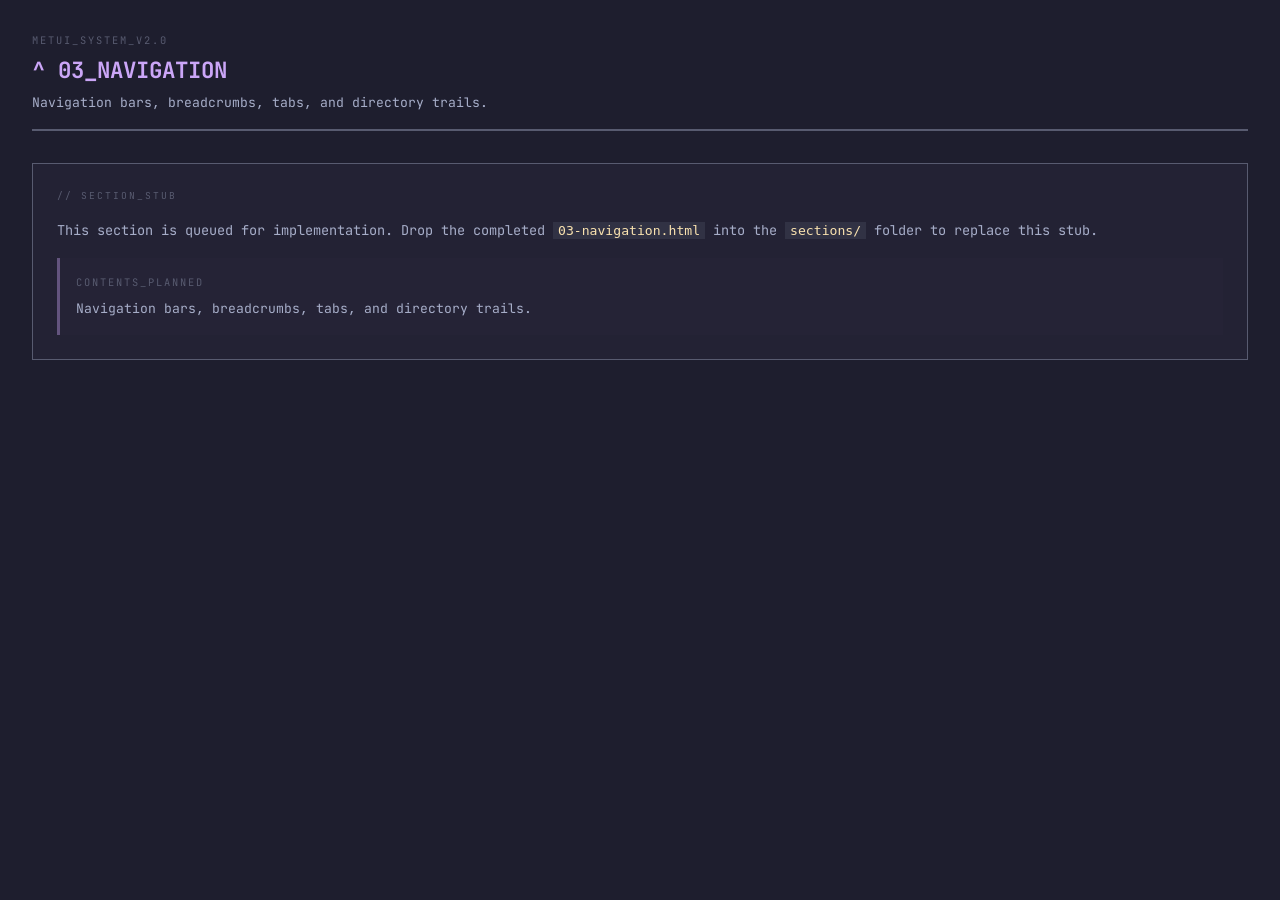
==== sections/03-navigation.html @ 56d68094 "Add files via upload" ====
<!DOCTYPE html>
<html lang="en">
<head>
<meta charset="UTF-8">
<meta name="viewport" content="width=device-width, initial-scale=1.0">
<title>METUI | 03_NAVIGATION</title>
<link href="https://fonts.googleapis.com/css2?family=JetBrains+Mono:wght@400;700&display=swap" rel="stylesheet">
<link rel="stylesheet" href="metui-base.css">
</head>
<body>
<header class="section-header">
  <div class="section-header__eyebrow">METUI_SYSTEM_v2.0</div>
  <h1 class="section-header__title">^ 03_NAVIGATION</h1>
  <p class="section-header__desc">Navigation bars, breadcrumbs, tabs, and directory trails.</p>
</header>
<div class="demo-box">
  <div class="demo-box__label">// SECTION_STUB</div>
  <p style="color:var(--fg-muted);font-size:0.85rem;margin-bottom:var(--sp-md)">
    This section is queued for implementation. Drop the completed
    <code>03-navigation.html</code> into the <code>sections/</code> folder to replace this stub.
  </p>
  <div style="border-left:3px solid var(--tonal-40);padding:var(--sp-md);background:color-mix(in srgb,var(--seed) 4%,var(--bg))">
    <div style="font-size:0.65rem;color:var(--fg-subtle);text-transform:uppercase;letter-spacing:2px;margin-bottom:var(--sp-sm)">Contents_Planned</div>
    <p style="font-size:0.82rem;color:var(--fg-muted)">Navigation bars, breadcrumbs, tabs, and directory trails.</p>
  </div>
</div>
<script>
window.addEventListener('message', e => {
  if (e.data?.type !== 'METUI_THEME') return;
  const root = document.documentElement;
  Object.entries(e.data.theme).forEach(([k,v]) => root.style.setProperty(k, v));
});
</script>
</body>
</html>
---- sections/metui-base.css ----
/* ============================================================
   METUI SECTION BASE — sections/metui-base.css
   Import this in every section file.
   Tokens are injected from the shell via postMessage,
   but these defaults make sections work standalone too.
   ============================================================ */

:root {
  --seed:       #cba6f7;
  --tonal-100:  var(--seed);
  --tonal-80:   color-mix(in srgb, var(--seed) 80%, #1e1e2e);
  --tonal-60:   color-mix(in srgb, var(--seed) 60%, #1e1e2e);
  --tonal-40:   color-mix(in srgb, var(--seed) 40%, #1e1e2e);
  --tonal-20:   color-mix(in srgb, var(--seed) 20%, #1e1e2e);
  --tonal-10:   color-mix(in srgb, var(--seed) 10%, #1e1e2e);

  --bg:         #1e1e2e;
  --surface:    #181825;
  --surface-2:  #313244;
  --outline:    #585b70;
  --outline-hi: #7f849c;

  --fg:         #cdd6f4;
  --fg-muted:   #a6adc8;
  --fg-subtle:  #585b70;

  --green:      #a6e3a1;
  --red:        #f38ba8;
  --yellow:     #f9e2af;
  --cyan:       #89dceb;

  --dur-fast:   100ms;
  --dur-std:    200ms;
  --ease-tui:   steps(4);
  --ease-smooth: cubic-bezier(0.4, 0, 0.2, 1);

  --sp-xs: 4px;
  --sp-sm: 8px;
  --sp-md: 16px;
  --sp-lg: 24px;
  --sp-xl: 32px;

  --touch-target: 48px;
}

/* --- RESET --- */
*, *::before, *::after { box-sizing: border-box; margin: 0; padding: 0; }

body {
  background: var(--bg);
  color: var(--fg);
  font-family: 'JetBrains Mono', monospace;
  font-size: 14px;
  line-height: 1.6;
  padding: var(--sp-xl);
}

/* --- SECTION LAYOUT --- */
.section-header {
  margin-bottom: var(--sp-xl);
  padding-bottom: var(--sp-md);
  border-bottom: 2px solid var(--outline);
}
.section-header__eyebrow {
  font-size: 0.65rem;
  color: var(--fg-subtle);
  text-transform: uppercase;
  letter-spacing: 2px;
  margin-bottom: var(--sp-xs);
}
.section-header__title {
  font-size: 1.4rem;
  font-weight: 700;
  color: var(--seed);
}
.section-header__desc {
  font-size: 0.82rem;
  color: var(--fg-muted);
  margin-top: var(--sp-xs);
}

.subsection { margin-bottom: var(--sp-xl); }
.subsection__label {
  font-size: 0.65rem;
  color: var(--fg-subtle);
  text-transform: uppercase;
  letter-spacing: 2px;
  margin-bottom: var(--sp-md);
  padding-bottom: var(--sp-xs);
  border-bottom: 1px solid var(--surface-2);
}

/* Adaptive grid */
.grid {
  display: grid;
  grid-template-columns: repeat(auto-fill, minmax(min(100%, 280px), 1fr));
  gap: var(--sp-lg);
}
.grid--wide { grid-template-columns: 1fr; }
.grid--2col { grid-template-columns: repeat(auto-fill, minmax(min(100%, 360px), 1fr)); }

/* --- SPEC TABLE --- */
.spec-table {
  width: 100%;
  border-collapse: collapse;
  font-size: 0.82rem;
}
.spec-table th {
  text-align: left;
  color: var(--fg-subtle);
  border-bottom: 2px solid var(--outline);
  padding: var(--sp-sm) var(--sp-md);
  text-transform: uppercase;
  font-size: 0.65rem;
  letter-spacing: 1px;
}
.spec-table td {
  padding: var(--sp-sm) var(--sp-md);
  border-bottom: 1px solid var(--surface-2);
  vertical-align: top;
}
.spec-table tr:last-child td { border-bottom: none; }
.spec-table code {
  color: var(--yellow);
  background: var(--surface-2);
  padding: 1px 5px;
  font-size: 0.78rem;
}

/* --- DEMO BOX --- */
.demo-box {
  border: 1px solid var(--outline);
  padding: var(--sp-lg);
  background: color-mix(in srgb, var(--seed) 3%, var(--bg));
  margin-bottom: var(--sp-md);
}
.demo-box__label {
  font-size: 0.6rem;
  color: var(--fg-subtle);
  text-transform: uppercase;
  letter-spacing: 2px;
  margin-bottom: var(--sp-md);
}

/* --- INLINE CODE --- */
code {
  color: var(--yellow);
  background: var(--surface-2);
  padding: 1px 5px;
  font-size: 0.82rem;
}

/* --- CURSOR BLINK --- */
@keyframes blink { 0%,100% { opacity:1; } 50% { opacity:0; } }
.cursor {
  display: inline-block;
  width: 9px;
  height: 1em;
  background: var(--seed);
  vertical-align: middle;
  animation: blink 1s infinite;
}

/* --- THEME RECEIVER (postMessage from shell) --- */
/* JS snippet to include at bottom of every section body: */
/*
<script>
window.addEventListener('message', e => {
  if (e.data?.type !== 'METUI_THEME') return;
  const root = document.documentElement;
  Object.entries(e.data.theme).forEach(([k,v]) => root.style.setProperty(k, v));
});
</script>
*/
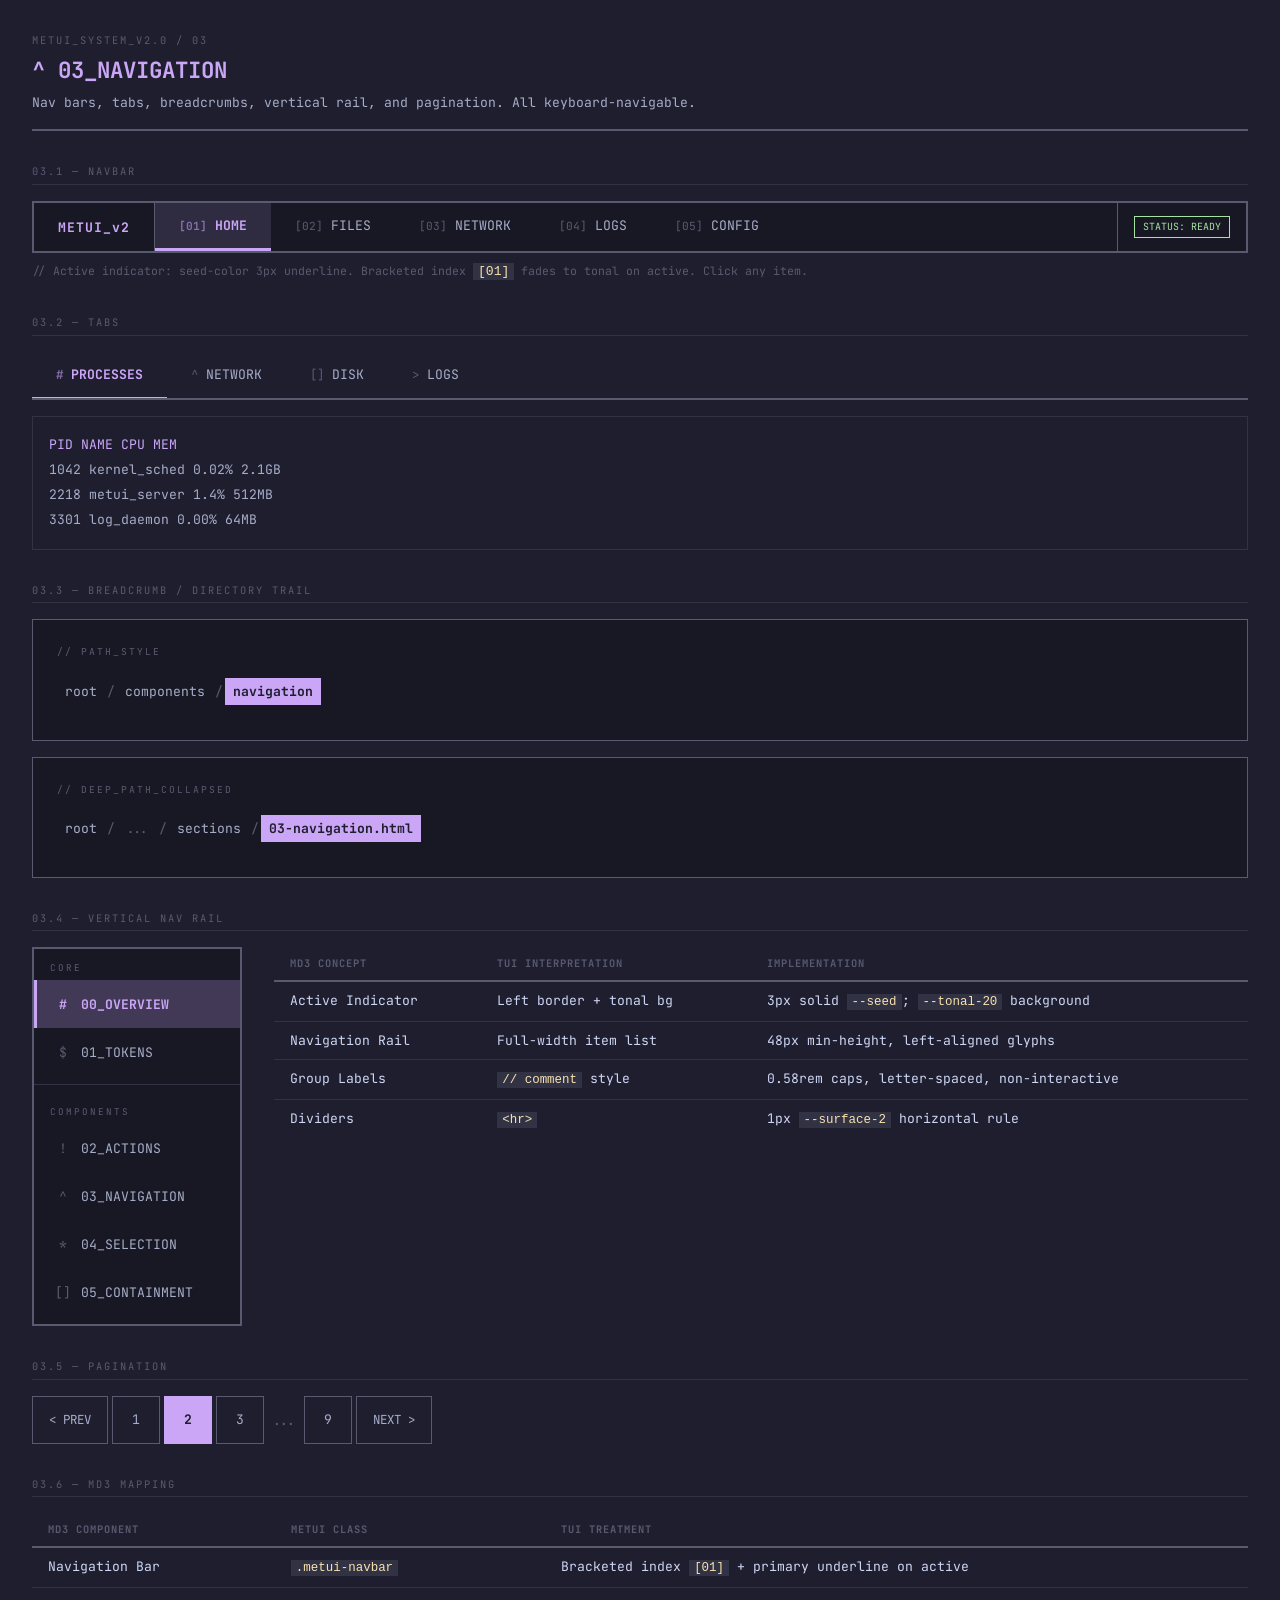
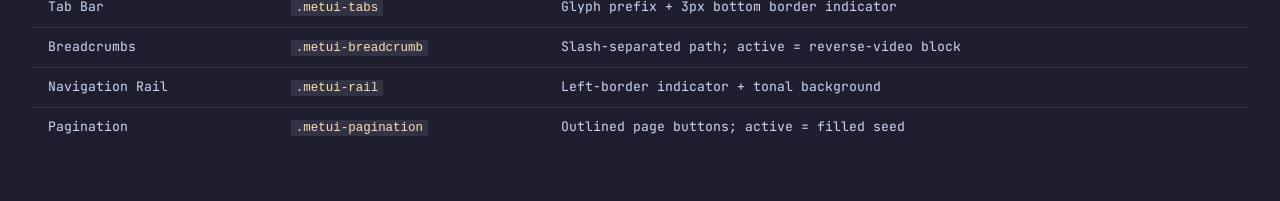
==== commit 149e29e9: "Update 03-navigation.html" ====
--- a/sections/03-navigation.html
+++ b/sections/03-navigation.html
@@ -6,25 +6,658 @@
 <title>METUI | 03_NAVIGATION</title>
 <link href="https://fonts.googleapis.com/css2?family=JetBrains+Mono:wght@400;700&display=swap" rel="stylesheet">
 <link rel="stylesheet" href="metui-base.css">
+<style>
+
+/* ============================================================
+   METUI NAVIGATION COMPONENTS
+
+   .metui-navbar       — horizontal top nav bar
+   .metui-tabs         — tab strip with panels
+   .metui-breadcrumb   — path / directory trail
+   .metui-rail         — vertical sidebar nav
+   .metui-pagination   — page step controls
+   ============================================================ */
+
+/* ----------------------------------------------------------
+   NAVBAR
+   ---------------------------------------------------------- */
+.metui-navbar {
+  display: flex;
+  align-items: stretch;
+  background: var(--surface);
+  border: 2px solid var(--outline);
+  min-height: var(--touch-target);
+  overflow-x: auto;
+  scrollbar-width: none;
+}
+.metui-navbar::-webkit-scrollbar { display: none; }
+
+.metui-navbar__brand {
+  display: flex;
+  align-items: center;
+  padding: 0 var(--sp-lg);
+  border-right: 1px solid var(--outline);
+  color: var(--seed);
+  font-weight: 700;
+  font-size: 0.82rem;
+  letter-spacing: 1px;
+  white-space: nowrap;
+  flex-shrink: 0;
+}
+
+.metui-navbar__items {
+  display: flex;
+  align-items: stretch;
+  flex: 1;
+}
+
+.metui-navbar__item {
+  display: flex;
+  align-items: center;
+  padding: 0 var(--sp-lg);
+  min-height: var(--touch-target);
+  min-width: var(--touch-target);
+  background: none;
+  border: none;
+  border-bottom: 3px solid transparent;
+  color: var(--fg-muted);
+  font-family: 'JetBrains Mono', monospace;
+  font-size: 0.82rem;
+  cursor: pointer;
+  white-space: nowrap;
+  gap: var(--sp-sm);
+  text-decoration: none;
+  transition:
+    color        var(--dur-fast) var(--ease-tui),
+    background   var(--dur-fast) var(--ease-tui),
+    border-color var(--dur-fast) var(--ease-tui);
+}
+.metui-navbar__item:hover { color: var(--seed); background: var(--tonal-10); }
+.metui-navbar__item:focus-visible { outline: 2px solid var(--seed); outline-offset: -2px; }
+.metui-navbar__item.active {
+  color: var(--seed);
+  font-weight: 700;
+  border-bottom-color: var(--seed);
+  background: var(--tonal-10);
+}
+.metui-navbar__item-index {
+  color: var(--fg-subtle);
+  font-size: 0.7rem;
+  transition: color var(--dur-fast) var(--ease-tui);
+}
+.metui-navbar__item.active .metui-navbar__item-index,
+.metui-navbar__item:hover  .metui-navbar__item-index { color: var(--tonal-60); }
+
+.metui-navbar__end {
+  display: flex;
+  align-items: center;
+  padding: 0 var(--sp-md);
+  margin-left: auto;
+  gap: var(--sp-sm);
+  flex-shrink: 0;
+  border-left: 1px solid var(--outline);
+}
+.metui-navbar__badge {
+  font-size: 0.62rem;
+  border: 1px solid;
+  padding: 2px var(--sp-sm);
+  white-space: nowrap;
+}
+.metui-navbar__badge--ok      { color: var(--green);  border-color: var(--green); }
+.metui-navbar__badge--warning { color: var(--yellow); border-color: var(--yellow); }
+.metui-navbar__badge--error   { color: var(--red);    border-color: var(--red); }
+.metui-navbar__badge--info    { color: var(--cyan);   border-color: var(--cyan); }
+
+/* ----------------------------------------------------------
+   TABS
+   ---------------------------------------------------------- */
+.metui-tabs { display: flex; flex-direction: column; }
+
+.metui-tabs__strip {
+  display: flex;
+  border-bottom: 2px solid var(--outline);
+  overflow-x: auto;
+  scrollbar-width: none;
+}
+.metui-tabs__strip::-webkit-scrollbar { display: none; }
+
+.metui-tabs__tab {
+  display: flex;
+  align-items: center;
+  gap: var(--sp-sm);
+  padding: 0 var(--sp-lg);
+  min-height: var(--touch-target);
+  background: none;
+  border: none;
+  border-bottom: 3px solid transparent;
+  margin-bottom: -2px;
+  color: var(--fg-muted);
+  font-family: 'JetBrains Mono', monospace;
+  font-size: 0.82rem;
+  cursor: pointer;
+  white-space: nowrap;
+  transition:
+    color        var(--dur-fast) var(--ease-tui),
+    border-color var(--dur-fast) var(--ease-tui),
+    background   var(--dur-fast) var(--ease-tui);
+}
+.metui-tabs__tab:hover { color: var(--seed); background: var(--tonal-10); }
+.metui-tabs__tab:focus-visible { outline: 2px solid var(--seed); outline-offset: -2px; }
+.metui-tabs__tab.active {
+  color: var(--seed);
+  font-weight: 700;
+  border-bottom-color: var(--seed);
+}
+.metui-tabs__tab-glyph {
+  color: var(--fg-subtle);
+  font-size: 0.78rem;
+  transition: color var(--dur-fast);
+}
+.metui-tabs__tab.active .metui-tabs__tab-glyph,
+.metui-tabs__tab:hover  .metui-tabs__tab-glyph { color: var(--tonal-60); }
+
+.metui-tabs__panels { margin-top: var(--sp-md); }
+.metui-tabs__panel {
+  display: none;
+  padding: var(--sp-md);
+  border: 1px solid var(--surface-2);
+  font-size: 0.82rem;
+  color: var(--fg-muted);
+  line-height: 1.9;
+}
+.metui-tabs__panel.active {
+  display: block;
+  animation: tabFade var(--dur-std) var(--ease-tui);
+}
+@keyframes tabFade { from { opacity:0; } to { opacity:1; } }
+
+/* ----------------------------------------------------------
+   BREADCRUMB
+   ---------------------------------------------------------- */
+.metui-breadcrumb__list {
+  display: flex;
+  align-items: center;
+  flex-wrap: wrap;
+  list-style: none;
+  font-size: 0.82rem;
+}
+.metui-breadcrumb__item { display: flex; align-items: center; }
+.metui-breadcrumb__link {
+  color: var(--fg-muted);
+  text-decoration: none;
+  padding: var(--sp-xs) var(--sp-sm);
+  min-height: var(--touch-target);
+  display: flex;
+  align-items: center;
+  transition: color var(--dur-fast) var(--ease-tui);
+}
+.metui-breadcrumb__link:hover { color: var(--seed); }
+.metui-breadcrumb__link:focus-visible { outline: 2px solid var(--seed); outline-offset: 2px; }
+.metui-breadcrumb__sep { color: var(--outline); padding: 0 2px; user-select: none; }
+.metui-breadcrumb__current {
+  padding: 3px var(--sp-sm);
+  background: var(--seed);
+  color: var(--bg);
+  font-weight: 700;
+}
+.metui-breadcrumb__ellipsis {
+  color: var(--outline);
+  padding: 0 var(--sp-sm);
+  min-height: var(--touch-target);
+  display: flex;
+  align-items: center;
+}
+
+/* ----------------------------------------------------------
+   VERTICAL RAIL
+   ---------------------------------------------------------- */
+.metui-rail {
+  display: flex;
+  flex-direction: column;
+  width: 210px;
+  background: var(--surface);
+  border: 2px solid var(--outline);
+  padding: var(--sp-sm) 0;
+}
+.metui-rail__group-label {
+  padding: var(--sp-xs) var(--sp-md);
+  font-size: 0.58rem;
+  color: var(--fg-subtle);
+  text-transform: uppercase;
+  letter-spacing: 2px;
+  margin-top: var(--sp-sm);
+}
+.metui-rail__group-label:first-child { margin-top: 0; }
+.metui-rail__divider {
+  border: none;
+  border-top: 1px solid var(--surface-2);
+  margin: var(--sp-sm) 0;
+}
+.metui-rail__item {
+  display: flex;
+  align-items: center;
+  gap: var(--sp-sm);
+  padding: 0 var(--sp-md);
+  min-height: var(--touch-target);
+  background: none;
+  border: none;
+  border-left: 3px solid transparent;
+  color: var(--fg-muted);
+  font-family: 'JetBrains Mono', monospace;
+  font-size: 0.82rem;
+  cursor: pointer;
+  text-align: left;
+  width: 100%;
+  transition:
+    color        var(--dur-fast) var(--ease-tui),
+    background   var(--dur-fast) var(--ease-tui),
+    border-color var(--dur-fast) var(--ease-tui);
+}
+.metui-rail__item:hover { background: var(--surface-2); color: var(--seed); }
+.metui-rail__item:focus-visible { outline: 2px solid var(--seed); outline-offset: -2px; }
+.metui-rail__item.active {
+  background: var(--tonal-20);
+  color: var(--seed);
+  font-weight: 700;
+  border-left-color: var(--seed);
+}
+.metui-rail__glyph {
+  width: 20px;
+  text-align: center;
+  flex-shrink: 0;
+  color: var(--fg-subtle);
+  transition: color var(--dur-fast);
+}
+.metui-rail__item:hover .metui-rail__glyph,
+.metui-rail__item.active .metui-rail__glyph { color: var(--seed); }
+
+/* ----------------------------------------------------------
+   PAGINATION
+   ---------------------------------------------------------- */
+.metui-pagination {
+  display: flex;
+  align-items: center;
+  gap: var(--sp-xs);
+  flex-wrap: wrap;
+}
+.metui-pagination__btn {
+  display: flex;
+  align-items: center;
+  min-height: var(--touch-target);
+  padding: 0 var(--sp-md);
+  background: none;
+  border: 1px solid var(--outline);
+  color: var(--fg-muted);
+  font-family: 'JetBrains Mono', monospace;
+  font-size: 0.78rem;
+  cursor: pointer;
+  transition: color var(--dur-fast) var(--ease-tui), border-color var(--dur-fast) var(--ease-tui);
+}
+.metui-pagination__btn:hover:not(:disabled) { color: var(--seed); border-color: var(--seed); }
+.metui-pagination__btn:focus-visible { outline: 2px solid var(--seed); outline-offset: 2px; }
+.metui-pagination__btn:disabled { opacity: 0.35; cursor: not-allowed; }
+.metui-pagination__pages { display: flex; gap: var(--sp-xs); }
+.metui-pagination__page {
+  display: flex;
+  align-items: center;
+  justify-content: center;
+  min-width: var(--touch-target);
+  min-height: var(--touch-target);
+  background: none;
+  border: 1px solid var(--outline);
+  color: var(--fg-muted);
+  font-family: 'JetBrains Mono', monospace;
+  font-size: 0.82rem;
+  cursor: pointer;
+  transition: all var(--dur-fast) var(--ease-tui);
+}
+.metui-pagination__page:hover { color: var(--seed); border-color: var(--seed); }
+.metui-pagination__page:focus-visible { outline: 2px solid var(--seed); outline-offset: 2px; }
+.metui-pagination__page.active {
+  background: var(--seed);
+  color: var(--bg);
+  border-color: var(--seed);
+  font-weight: 700;
+}
+.metui-pagination__ellipsis {
+  display: flex;
+  align-items: center;
+  padding: 0 var(--sp-xs);
+  color: var(--fg-subtle);
+  min-height: var(--touch-target);
+  user-select: none;
+}
+
+/* demo helpers */
+.demo-surface {
+  background: var(--surface);
+  border: 1px solid var(--outline);
+  padding: var(--sp-lg);
+}
+.demo-row {
+  display: flex;
+  gap: var(--sp-xl);
+  flex-wrap: wrap;
+  align-items: flex-start;
+}
+</style>
 </head>
 <body>
+
 <header class="section-header">
-  <div class="section-header__eyebrow">METUI_SYSTEM_v2.0</div>
+  <div class="section-header__eyebrow">METUI_SYSTEM_v2.0 / 03</div>
   <h1 class="section-header__title">^ 03_NAVIGATION</h1>
-  <p class="section-header__desc">Navigation bars, breadcrumbs, tabs, and directory trails.</p>
+  <p class="section-header__desc">Nav bars, tabs, breadcrumbs, vertical rail, and pagination. All keyboard-navigable.</p>
 </header>
-<div class="demo-box">
-  <div class="demo-box__label">// SECTION_STUB</div>
-  <p style="color:var(--fg-muted);font-size:0.85rem;margin-bottom:var(--sp-md)">
-    This section is queued for implementation. Drop the completed
-    <code>03-navigation.html</code> into the <code>sections/</code> folder to replace this stub.
+
+<!-- NAVBAR -->
+<section class="subsection" aria-labelledby="navbar-label">
+  <div id="navbar-label" class="subsection__label">03.1 — Navbar</div>
+
+  <nav class="metui-navbar" aria-label="Primary navigation demo">
+    <div class="metui-navbar__brand">METUI_v2</div>
+    <div class="metui-navbar__items">
+      <button class="metui-navbar__item active" onclick="navSelect(this)">
+        <span class="metui-navbar__item-index">[01]</span> HOME
+      </button>
+      <button class="metui-navbar__item" onclick="navSelect(this)">
+        <span class="metui-navbar__item-index">[02]</span> FILES
+      </button>
+      <button class="metui-navbar__item" onclick="navSelect(this)">
+        <span class="metui-navbar__item-index">[03]</span> NETWORK
+      </button>
+      <button class="metui-navbar__item" onclick="navSelect(this)">
+        <span class="metui-navbar__item-index">[04]</span> LOGS
+      </button>
+      <button class="metui-navbar__item" onclick="navSelect(this)">
+        <span class="metui-navbar__item-index">[05]</span> CONFIG
+      </button>
+    </div>
+    <div class="metui-navbar__end">
+      <span class="metui-navbar__badge metui-navbar__badge--ok">STATUS: READY</span>
+    </div>
+  </nav>
+  <p style="font-size:0.72rem;color:var(--fg-subtle);margin-top:var(--sp-sm)">
+    // Active indicator: seed-color 3px underline. Bracketed index <code>[01]</code> fades to tonal on active. Click any item.
   </p>
-  <div style="border-left:3px solid var(--tonal-40);padding:var(--sp-md);background:color-mix(in srgb,var(--seed) 4%,var(--bg))">
-    <div style="font-size:0.65rem;color:var(--fg-subtle);text-transform:uppercase;letter-spacing:2px;margin-bottom:var(--sp-sm)">Contents_Planned</div>
-    <p style="font-size:0.82rem;color:var(--fg-muted)">Navigation bars, breadcrumbs, tabs, and directory trails.</p>
+</section>
+
+<!-- TABS -->
+<section class="subsection" aria-labelledby="tabs-label">
+  <div id="tabs-label" class="subsection__label">03.2 — Tabs</div>
+
+  <div class="metui-tabs" id="main-tabs">
+    <div class="metui-tabs__strip" role="tablist" aria-label="System monitor tabs">
+      <button class="metui-tabs__tab active" role="tab" aria-selected="true"
+              aria-controls="panel-proc" id="tab-proc" onclick="switchTab(this,'panel-proc')">
+        <span class="metui-tabs__tab-glyph">#</span> PROCESSES
+      </button>
+      <button class="metui-tabs__tab" role="tab" aria-selected="false"
+              aria-controls="panel-net" id="tab-net" onclick="switchTab(this,'panel-net')">
+        <span class="metui-tabs__tab-glyph">^</span> NETWORK
+      </button>
+      <button class="metui-tabs__tab" role="tab" aria-selected="false"
+              aria-controls="panel-disk" id="tab-disk" onclick="switchTab(this,'panel-disk')">
+        <span class="metui-tabs__tab-glyph">[]</span> DISK
+      </button>
+      <button class="metui-tabs__tab" role="tab" aria-selected="false"
+              aria-controls="panel-logs" id="tab-logs" onclick="switchTab(this,'panel-logs')">
+        <span class="metui-tabs__tab-glyph">></span> LOGS
+      </button>
+    </div>
+    <div class="metui-tabs__panels">
+      <div class="metui-tabs__panel active" id="panel-proc" role="tabpanel" aria-labelledby="tab-proc">
+        <span style="color:var(--seed)">PID    NAME              CPU      MEM</span><br>
+        1042   kernel_sched      0.02%    2.1GB<br>
+        2218   metui_server      1.4%     512MB<br>
+        3301   log_daemon        0.00%    64MB
+      </div>
+      <div class="metui-tabs__panel" id="panel-net" role="tabpanel" aria-labelledby="tab-net">
+        <span style="color:var(--seed)">IFACE   RX       TX       STATUS</span><br>
+        eth0    1.2GB    340MB    <span style="color:var(--green)">UP</span><br>
+        lo      22MB     22MB     <span style="color:var(--green)">UP</span><br>
+        wlan0   —        —        <span style="color:var(--fg-subtle)">DOWN</span>
+      </div>
+      <div class="metui-tabs__panel" id="panel-disk" role="tabpanel" aria-labelledby="tab-disk">
+        <span style="color:var(--seed)">MOUNT   SIZE    USED    AVAIL   USE%</span><br>
+        /       500GB   210GB   290GB   42%<br>
+        /home   2TB     1.1TB   900GB   55%<br>
+        /tmp    8GB     1.2GB   6.8GB   15%
+      </div>
+      <div class="metui-tabs__panel" id="panel-logs" role="tabpanel" aria-labelledby="tab-logs">
+        <span style="color:var(--green)">[OK]</span> <span style="color:var(--fg-subtle)">09:14:22</span> boot sequence complete<br>
+        <span style="color:var(--yellow)">[WR]</span> <span style="color:var(--fg-subtle)">09:15:01</span> disk usage above 50%<br>
+        <span style="color:var(--red)">[ER]</span> <span style="color:var(--fg-subtle)">09:16:44</span> auth failure — port 22
+      </div>
+    </div>
   </div>
-</div>
+</section>
+
+<!-- BREADCRUMB -->
+<section class="subsection" aria-labelledby="breadcrumb-label">
+  <div id="breadcrumb-label" class="subsection__label">03.3 — Breadcrumb / Directory Trail</div>
+
+  <div style="display:flex;flex-direction:column;gap:var(--sp-md)">
+
+    <div class="demo-surface">
+      <div style="font-size:0.6rem;color:var(--fg-subtle);text-transform:uppercase;letter-spacing:2px;margin-bottom:var(--sp-sm)">// PATH_STYLE</div>
+      <nav class="metui-breadcrumb" aria-label="File path example">
+        <ol class="metui-breadcrumb__list">
+          <li class="metui-breadcrumb__item">
+            <a href="#" class="metui-breadcrumb__link">root</a>
+            <span class="metui-breadcrumb__sep">/</span>
+          </li>
+          <li class="metui-breadcrumb__item">
+            <a href="#" class="metui-breadcrumb__link">components</a>
+            <span class="metui-breadcrumb__sep">/</span>
+          </li>
+          <li class="metui-breadcrumb__item">
+            <span class="metui-breadcrumb__current">navigation</span>
+          </li>
+        </ol>
+      </nav>
+    </div>
+
+    <div class="demo-surface">
+      <div style="font-size:0.6rem;color:var(--fg-subtle);text-transform:uppercase;letter-spacing:2px;margin-bottom:var(--sp-sm)">// DEEP_PATH_COLLAPSED</div>
+      <nav class="metui-breadcrumb" aria-label="Deep file path">
+        <ol class="metui-breadcrumb__list">
+          <li class="metui-breadcrumb__item">
+            <a href="#" class="metui-breadcrumb__link">root</a>
+            <span class="metui-breadcrumb__sep">/</span>
+          </li>
+          <li class="metui-breadcrumb__item">
+            <span class="metui-breadcrumb__ellipsis">...</span>
+            <span class="metui-breadcrumb__sep">/</span>
+          </li>
+          <li class="metui-breadcrumb__item">
+            <a href="#" class="metui-breadcrumb__link">sections</a>
+            <span class="metui-breadcrumb__sep">/</span>
+          </li>
+          <li class="metui-breadcrumb__item">
+            <span class="metui-breadcrumb__current">03-navigation.html</span>
+          </li>
+        </ol>
+      </nav>
+    </div>
+
+  </div>
+</section>
+
+<!-- VERTICAL RAIL -->
+<section class="subsection" aria-labelledby="rail-label">
+  <div id="rail-label" class="subsection__label">03.4 — Vertical Nav Rail</div>
+
+  <div class="demo-row">
+    <nav class="metui-rail" aria-label="Sidebar navigation demo">
+      <div class="metui-rail__group-label">Core</div>
+      <button class="metui-rail__item active" onclick="railSelect(this)" aria-current="page">
+        <span class="metui-rail__glyph">#</span> 00_OVERVIEW
+      </button>
+      <button class="metui-rail__item" onclick="railSelect(this)">
+        <span class="metui-rail__glyph">$</span> 01_TOKENS
+      </button>
+      <hr class="metui-rail__divider">
+      <div class="metui-rail__group-label">Components</div>
+      <button class="metui-rail__item" onclick="railSelect(this)">
+        <span class="metui-rail__glyph">!</span> 02_ACTIONS
+      </button>
+      <button class="metui-rail__item" onclick="railSelect(this)">
+        <span class="metui-rail__glyph">^</span> 03_NAVIGATION
+      </button>
+      <button class="metui-rail__item" onclick="railSelect(this)">
+        <span class="metui-rail__glyph">*</span> 04_SELECTION
+      </button>
+      <button class="metui-rail__item" onclick="railSelect(this)">
+        <span class="metui-rail__glyph">[]</span> 05_CONTAINMENT
+      </button>
+    </nav>
+
+    <div style="flex:1;min-width:200px">
+      <table class="spec-table">
+        <thead>
+          <tr><th>MD3 Concept</th><th>TUI Interpretation</th><th>Implementation</th></tr>
+        </thead>
+        <tbody>
+          <tr>
+            <td>Active Indicator</td>
+            <td>Left border + tonal bg</td>
+            <td>3px solid <code>--seed</code>; <code>--tonal-20</code> background</td>
+          </tr>
+          <tr>
+            <td>Navigation Rail</td>
+            <td>Full-width item list</td>
+            <td>48px min-height, left-aligned glyphs</td>
+          </tr>
+          <tr>
+            <td>Group Labels</td>
+            <td><code>// comment</code> style</td>
+            <td>0.58rem caps, letter-spaced, non-interactive</td>
+          </tr>
+          <tr>
+            <td>Dividers</td>
+            <td><code>&lt;hr&gt;</code></td>
+            <td>1px <code>--surface-2</code> horizontal rule</td>
+          </tr>
+        </tbody>
+      </table>
+    </div>
+  </div>
+</section>
+
+<!-- PAGINATION -->
+<section class="subsection" aria-labelledby="pagination-label">
+  <div id="pagination-label" class="subsection__label">03.5 — Pagination</div>
+
+  <nav class="metui-pagination" aria-label="Results pagination" id="pager">
+    <button class="metui-pagination__btn" id="prev-btn"
+            onclick="changePage(-1)" aria-label="Previous page">
+      &lt; PREV
+    </button>
+    <div class="metui-pagination__pages" id="page-btns">
+      <button class="metui-pagination__page" onclick="setPage(this,1)"  aria-label="Page 1">1</button>
+      <button class="metui-pagination__page active" onclick="setPage(this,2)" aria-label="Page 2, current" aria-current="page">2</button>
+      <button class="metui-pagination__page" onclick="setPage(this,3)"  aria-label="Page 3">3</button>
+      <span class="metui-pagination__ellipsis" aria-hidden="true">...</span>
+      <button class="metui-pagination__page" onclick="setPage(this,9)"  aria-label="Page 9">9</button>
+    </div>
+    <button class="metui-pagination__btn" id="next-btn"
+            onclick="changePage(1)" aria-label="Next page">
+      NEXT &gt;
+    </button>
+  </nav>
+</section>
+
+<!-- SPEC TABLE -->
+<section class="subsection" aria-labelledby="spec-label">
+  <div id="spec-label" class="subsection__label">03.6 — MD3 Mapping</div>
+  <table class="spec-table">
+    <thead>
+      <tr><th>MD3 Component</th><th>METUI Class</th><th>TUI Treatment</th></tr>
+    </thead>
+    <tbody>
+      <tr>
+        <td>Navigation Bar</td>
+        <td><code>.metui-navbar</code></td>
+        <td>Bracketed index <code>[01]</code> + primary underline on active</td>
+      </tr>
+      <tr>
+        <td>Tab Bar</td>
+        <td><code>.metui-tabs</code></td>
+        <td>Glyph prefix + 3px bottom border indicator</td>
+      </tr>
+      <tr>
+        <td>Breadcrumbs</td>
+        <td><code>.metui-breadcrumb</code></td>
+        <td>Slash-separated path; active = reverse-video block</td>
+      </tr>
+      <tr>
+        <td>Navigation Rail</td>
+        <td><code>.metui-rail</code></td>
+        <td>Left-border indicator + tonal background</td>
+      </tr>
+      <tr>
+        <td>Pagination</td>
+        <td><code>.metui-pagination</code></td>
+        <td>Outlined page buttons; active = filled seed</td>
+      </tr>
+    </tbody>
+  </table>
+</section>
+
 <script>
+function navSelect(btn) {
+  btn.closest('.metui-navbar').querySelectorAll('.metui-navbar__item')
+     .forEach(b => b.classList.remove('active'));
+  btn.classList.add('active');
+}
+
+function switchTab(btn, panelId) {
+  const root = btn.closest('.metui-tabs');
+  root.querySelectorAll('.metui-tabs__tab').forEach(t => {
+    t.classList.remove('active');
+    t.setAttribute('aria-selected', 'false');
+  });
+  root.querySelectorAll('.metui-tabs__panel').forEach(p => p.classList.remove('active'));
+  btn.classList.add('active');
+  btn.setAttribute('aria-selected', 'true');
+  document.getElementById(panelId).classList.add('active');
+}
+
+function railSelect(btn) {
+  btn.closest('.metui-rail').querySelectorAll('.metui-rail__item').forEach(b => {
+    b.classList.remove('active');
+    b.removeAttribute('aria-current');
+  });
+  btn.classList.add('active');
+  btn.setAttribute('aria-current', 'page');
+}
+
+let currentPage = 2;
+const totalPages = 9;
+
+function setPage(btn, num) {
+  currentPage = num;
+  updatePager();
+}
+
+function changePage(delta) {
+  currentPage = Math.max(1, Math.min(totalPages, currentPage + delta));
+  updatePager();
+}
+
+function updatePager() {
+  document.querySelectorAll('.metui-pagination__page').forEach(p => {
+    const num = parseInt(p.textContent);
+    const isActive = num === currentPage;
+    p.classList.toggle('active', isActive);
+    if (isActive) p.setAttribute('aria-current', 'page');
+    else p.removeAttribute('aria-current');
+  });
+  document.getElementById('prev-btn').disabled = currentPage === 1;
+  document.getElementById('next-btn').disabled = currentPage === totalPages;
+}
+
 window.addEventListener('message', e => {
   if (e.data?.type !== 'METUI_THEME') return;
   const root = document.documentElement;
